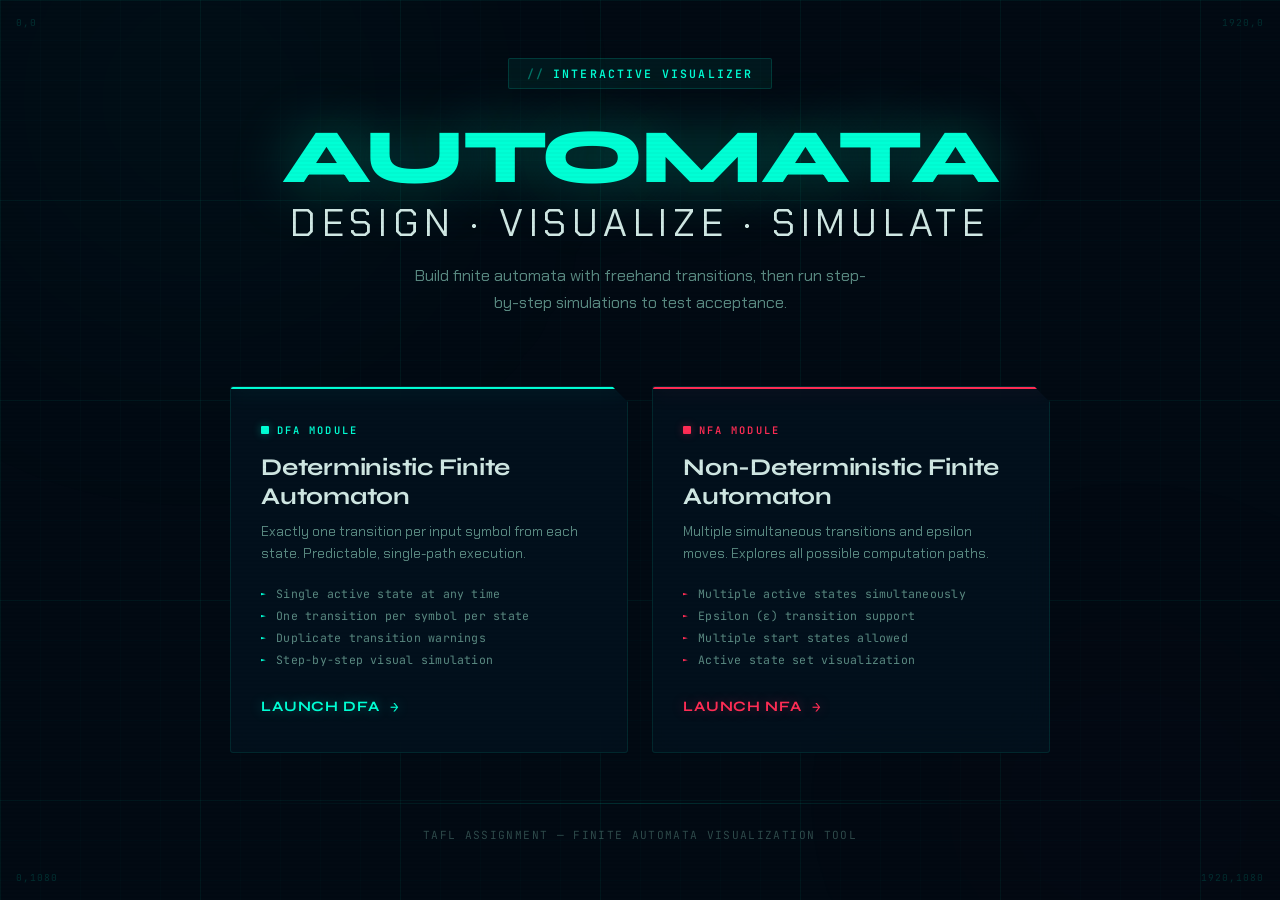
==== index.html @ b8473223 "minor changes" ====
<!DOCTYPE html>
<html lang="en">

<head>
    <meta charset="UTF-8">
    <meta name="viewport" content="width=device-width, initial-scale=1.0">
    <title>Automata Simulator — DFA & NFA</title>
    <link rel="preconnect" href="https://fonts.googleapis.com">
    <link rel="preconnect" href="https://fonts.gstatic.com" crossorigin>
    <link href="https://fonts.googleapis.com/css2?family=Syne:wght@400;600;700;800&family=Chakra+Petch:wght@300;400;500;600;700&family=JetBrains+Mono:wght@400;500;600;700&display=swap"
        rel="stylesheet">
    <style>
        :root {
            --bg-dark: #020a13;
            --primary: #00ffd5;
            --primary-glow: rgba(0, 255, 213, 0.35);
            --nfa-accent: #ff2d55;
            --nfa-glow: rgba(255, 45, 85, 0.35);
            --text-primary: #d0e8e4;
            --text-secondary: #5a8a82;
            --border-glow: rgba(0, 255, 213, 0.1);
            --surface: rgba(3, 18, 30, 0.85);
        }

        * {
            box-sizing: border-box;
            margin: 0;
            padding: 0;
        }

        body {
            background-color: var(--bg-dark);
            color: var(--text-primary);
            font-family: 'Chakra Petch', sans-serif;
            min-height: 100vh;
            overflow-x: hidden;
        }

        /* Blueprint grid — layered major + minor gridlines */
        body::before {
            content: "";
            position: fixed;
            top: 0;
            left: 0;
            width: 100%;
            height: 100%;
            background-image:
                linear-gradient(rgba(0, 255, 213, 0.04) 1px, transparent 1px),
                linear-gradient(90deg, rgba(0, 255, 213, 0.04) 1px, transparent 1px),
                linear-gradient(rgba(0, 255, 213, 0.015) 1px, transparent 1px),
                linear-gradient(90deg, rgba(0, 255, 213, 0.015) 1px, transparent 1px);
            background-size: 200px 200px, 200px 200px, 40px 40px, 40px 40px;
            z-index: 0;
            pointer-events: none;
        }

        /* Scanline overlay */
        body::after {
            content: "";
            position: fixed;
            top: 0;
            left: 0;
            width: 100%;
            height: 100%;
            background: repeating-linear-gradient(
                0deg,
                transparent,
                transparent 2px,
                rgba(0, 0, 0, 0.025) 2px,
                rgba(0, 0, 0, 0.025) 4px
            );
            z-index: 9999;
            pointer-events: none;
        }

        /* Ambient glow — subtle, structural  */
        .glow {
            position: fixed;
            border-radius: 50%;
            filter: blur(140px);
            z-index: 0;
            pointer-events: none;
            opacity: 0.5;
        }

        .glow-1 {
            width: 600px;
            height: 600px;
            background: radial-gradient(circle, rgba(0, 255, 213, 0.12) 0%, transparent 70%);
            top: -200px;
            left: -100px;
            animation: glowDrift 12s ease-in-out infinite alternate;
        }

        .glow-2 {
            width: 500px;
            height: 500px;
            background: radial-gradient(circle, rgba(255, 45, 85, 0.08) 0%, transparent 70%);
            bottom: -150px;
            right: -100px;
            animation: glowDrift 15s ease-in-out infinite alternate-reverse;
        }

        @keyframes glowDrift {
            0% { transform: translate(0, 0); }
            100% { transform: translate(40px, -30px); }
        }

        /* Layout */
        .landing {
            position: relative;
            z-index: 1;
            display: flex;
            flex-direction: column;
            align-items: center;
            justify-content: center;
            min-height: 100vh;
            padding: 40px 20px;
        }

        /* Hero */
        .hero {
            text-align: center;
            margin-bottom: 70px;
            animation: fadeInUp 0.7s cubic-bezier(0.22, 1, 0.36, 1);
        }

        .hero-badge {
            display: inline-flex;
            align-items: center;
            gap: 8px;
            padding: 7px 18px;
            background: rgba(0, 255, 213, 0.06);
            border: 1px solid rgba(0, 255, 213, 0.15);
            border-radius: 2px;
            font-family: 'JetBrains Mono', monospace;
            font-size: 0.72rem;
            font-weight: 600;
            color: var(--primary);
            letter-spacing: 0.18em;
            text-transform: uppercase;
            margin-bottom: 28px;
        }

        .hero-badge::before {
            content: "//";
            opacity: 0.4;
        }

        .hero h1 {
            font-family: 'Syne', sans-serif;
            font-size: clamp(2.8rem, 6vw, 5rem);
            font-weight: 800;
            line-height: 1.05;
            margin-bottom: 18px;
            color: var(--primary);
            text-shadow: 0 0 60px var(--primary-glow), 0 0 120px rgba(0, 255, 213, 0.1);
            letter-spacing: -0.02em;
        }

        .hero h1 span {
            display: block;
            color: var(--text-primary);
            font-size: 0.5em;
            font-weight: 400;
            letter-spacing: 0.15em;
            text-transform: uppercase;
            text-shadow: none;
            margin-top: 6px;
            font-family: 'Chakra Petch', sans-serif;
        }

        .hero p {
            font-size: 1rem;
            color: var(--text-secondary);
            max-width: 460px;
            margin: 0 auto;
            line-height: 1.7;
            font-weight: 400;
        }

        /* Cards grid */
        .cards {
            display: grid;
            grid-template-columns: repeat(2, 1fr);
            gap: 24px;
            max-width: 820px;
            width: 100%;
            animation: fadeInUp 0.7s cubic-bezier(0.22, 1, 0.36, 1) 0.15s backwards;
        }

        .card {
            position: relative;
            background: var(--surface);
            backdrop-filter: blur(24px) saturate(1.3);
            -webkit-backdrop-filter: blur(24px) saturate(1.3);
            border: 1px solid var(--border-glow);
            border-radius: 3px;
            padding: 36px 30px;
            text-decoration: none;
            color: inherit;
            transition: all 0.25s cubic-bezier(0.22, 1, 0.36, 1);
            overflow: hidden;
            cursor: pointer;
            clip-path: polygon(0 0, calc(100% - 16px) 0, 100% 16px, 100% 100%, 0 100%);
        }

        /* Top edge glow line */
        .card::before {
            content: "";
            position: absolute;
            top: 0;
            left: 0;
            width: 100%;
            height: 2px;
            transition: height 0.3s ease, box-shadow 0.3s ease;
        }

        .card-dfa::before {
            background: var(--primary);
            box-shadow: 0 0 20px var(--primary-glow);
        }

        .card-nfa::before {
            background: var(--nfa-accent);
            box-shadow: 0 0 20px var(--nfa-glow);
        }

        .card:hover {
            transform: translateY(-4px);
            border-color: rgba(0, 255, 213, 0.2);
        }

        .card:hover::before {
            height: 3px;
        }

        .card-dfa:hover {
            box-shadow: 0 16px 60px rgba(0, 255, 213, 0.08), 0 0 30px rgba(0, 255, 213, 0.04);
        }

        .card-nfa:hover {
            box-shadow: 0 16px 60px rgba(255, 45, 85, 0.08), 0 0 30px rgba(255, 45, 85, 0.04);
        }

        /* Card type indicator */
        .card-type {
            font-family: 'JetBrains Mono', monospace;
            font-size: 0.65rem;
            font-weight: 600;
            letter-spacing: 0.2em;
            text-transform: uppercase;
            margin-bottom: 16px;
            display: flex;
            align-items: center;
            gap: 8px;
        }

        .card-type::before {
            content: "";
            width: 8px;
            height: 8px;
            border-radius: 1px;
            display: inline-block;
        }

        .card-dfa .card-type {
            color: var(--primary);
        }

        .card-dfa .card-type::before {
            background: var(--primary);
            box-shadow: 0 0 8px var(--primary-glow);
        }

        .card-nfa .card-type {
            color: var(--nfa-accent);
        }

        .card-nfa .card-type::before {
            background: var(--nfa-accent);
            box-shadow: 0 0 8px var(--nfa-glow);
        }

        .card h2 {
            font-family: 'Syne', sans-serif;
            font-size: 1.5rem;
            font-weight: 700;
            margin-bottom: 10px;
            letter-spacing: -0.01em;
            text-transform: none;
            text-shadow: none;
        }

        .card-dfa h2 {
            color: var(--text-primary);
        }

        .card-nfa h2 {
            color: var(--text-primary);
        }

        .card p {
            font-size: 0.85rem;
            color: var(--text-secondary);
            line-height: 1.6;
            margin-bottom: 22px;
            font-weight: 400;
        }

        .card-features {
            list-style: none;
            display: flex;
            flex-direction: column;
            gap: 7px;
            margin-bottom: 28px;
        }

        .card-features li {
            font-family: 'JetBrains Mono', monospace;
            font-size: 0.72rem;
            color: var(--text-secondary);
            display: flex;
            align-items: center;
            gap: 10px;
            letter-spacing: 0.02em;
        }

        .card-features li::before {
            content: "►";
            font-size: 0.5rem;
            flex-shrink: 0;
        }

        .card-dfa .card-features li::before {
            color: var(--primary);
        }

        .card-nfa .card-features li::before {
            color: var(--nfa-accent);
        }

        .card-cta {
            display: inline-flex;
            align-items: center;
            gap: 10px;
            font-family: 'Syne', sans-serif;
            font-weight: 700;
            font-size: 0.9rem;
            letter-spacing: 0.06em;
            text-transform: uppercase;
            transition: gap 0.2s ease;
        }

        .card-dfa .card-cta {
            color: var(--primary);
            text-shadow: 0 0 12px var(--primary-glow);
        }

        .card-nfa .card-cta {
            color: var(--nfa-accent);
            text-shadow: 0 0 12px var(--nfa-glow);
        }

        .card:hover .card-cta {
            gap: 16px;
        }

        .card-cta .arrow {
            font-family: 'JetBrains Mono', monospace;
            transition: transform 0.2s ease;
        }

        .card:hover .card-cta .arrow {
            transform: translateX(4px);
        }

        /* Decorative separator */
        .divider {
            width: 100%;
            max-width: 820px;
            height: 1px;
            background: linear-gradient(90deg, transparent, rgba(0, 255, 213, 0.15), transparent);
            margin: 50px 0 24px;
            animation: fadeInUp 0.7s cubic-bezier(0.22, 1, 0.36, 1) 0.3s backwards;
        }

        /* Footer */
        .footer {
            text-align: center;
            animation: fadeInUp 0.7s cubic-bezier(0.22, 1, 0.36, 1) 0.35s backwards;
        }

        .footer p {
            font-family: 'JetBrains Mono', monospace;
            font-size: 0.7rem;
            color: var(--text-secondary);
            opacity: 0.5;
            letter-spacing: 0.12em;
            text-transform: uppercase;
        }

        /* Coordinate markers — decorative corner marks */
        .coord-mark {
            position: fixed;
            font-family: 'JetBrains Mono', monospace;
            font-size: 0.6rem;
            color: rgba(0, 255, 213, 0.15);
            letter-spacing: 0.1em;
            z-index: 1;
            pointer-events: none;
        }

        .coord-tl { top: 16px; left: 16px; }
        .coord-tr { top: 16px; right: 16px; }
        .coord-bl { bottom: 16px; left: 16px; }
        .coord-br { bottom: 16px; right: 16px; }

        @keyframes fadeInUp {
            from {
                opacity: 0;
                transform: translateY(20px);
            }
            to {
                opacity: 1;
                transform: translateY(0);
            }
        }

        /* Responsive */
        @media (max-width: 640px) {
            .cards {
                grid-template-columns: 1fr;
            }

            .card {
                padding: 28px 22px;
            }

            .hero h1 {
                font-size: 2.4rem;
            }
        }

        /* Selection */
        ::selection {
            background: rgba(0, 255, 213, 0.25);
            color: #fff;
        }
    </style>
</head>

<body>
    <!-- Ambient glow -->
    <div class="glow glow-1"></div>
    <div class="glow glow-2"></div>

    <!-- Decorative coordinate marks -->
    <div class="coord-mark coord-tl">0,0</div>
    <div class="coord-mark coord-tr">1920,0</div>
    <div class="coord-mark coord-bl">0,1080</div>
    <div class="coord-mark coord-br">1920,1080</div>

    <div class="landing">
        <!-- Hero Section -->
        <header class="hero">
            <div class="hero-badge">Interactive Visualizer</div>
            <h1>AUTOMATA<span>Design &middot; Visualize &middot; Simulate</span></h1>
            <p>Build finite automata with freehand transitions, then run step-by-step simulations to test acceptance.</p>
        </header>

        <!-- Simulator Cards -->
        <div class="cards">
            <a href="dfa.html" class="card card-dfa">
                <div class="card-type">DFA Module</div>
                <h2>Deterministic Finite Automaton</h2>
                <p>Exactly one transition per input symbol from each state. Predictable, single-path execution.</p>
                <ul class="card-features">
                    <li>Single active state at any time</li>
                    <li>One transition per symbol per state</li>
                    <li>Duplicate transition warnings</li>
                    <li>Step-by-step visual simulation</li>
                </ul>
                <div class="card-cta">
                    Launch DFA <span class="arrow">→</span>
                </div>
            </a>

            <a href="nfa.html" class="card card-nfa">
                <div class="card-type">NFA Module</div>
                <h2>Non-Deterministic Finite Automaton</h2>
                <p>Multiple simultaneous transitions and epsilon moves. Explores all possible computation paths.</p>
                <ul class="card-features">
                    <li>Multiple active states simultaneously</li>
                    <li>Epsilon (ε) transition support</li>
                    <li>Multiple start states allowed</li>
                    <li>Active state set visualization</li>
                </ul>
                <div class="card-cta">
                    Launch NFA <span class="arrow">→</span>
                </div>
            </a>
        </div>

        <!-- Divider + Footer -->
        <div class="divider"></div>
        <footer class="footer">
            <p>TAFL Assignment &mdash; Finite Automata Visualization Tool</p>
        </footer>
    </div>
</body>

</html>
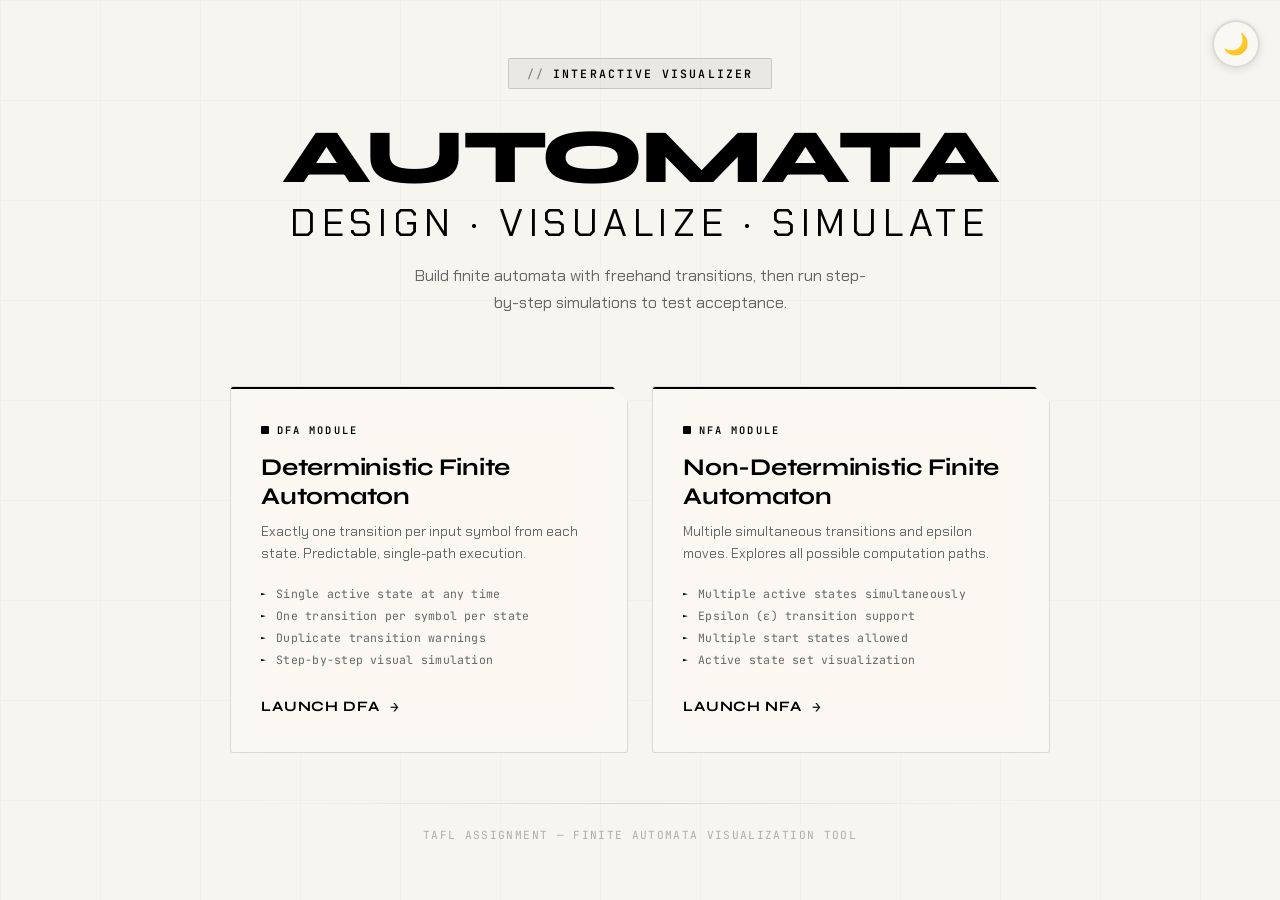
==== commit b4df30ff: "Add index.html for Automata Simulator This commit adds a new HTML file for an Automata Simulator, in" ====
--- a/index.html
+++ b/index.html
@@ -11,15 +11,29 @@
         rel="stylesheet">
     <style>
         :root {
-            --bg-dark: #020a13;
-            --primary: #00ffd5;
-            --primary-glow: rgba(0, 255, 213, 0.35);
-            --nfa-accent: #ff2d55;
-            --nfa-glow: rgba(255, 45, 85, 0.35);
-            --text-primary: #d0e8e4;
-            --text-secondary: #5a8a82;
-            --border-glow: rgba(0, 255, 213, 0.1);
-            --surface: rgba(3, 18, 30, 0.85);
+            /* Light theme (default) */
+            --bg-dark: #f7f5ef;
+            --primary: #000000;
+            --primary-glow: rgba(0, 0, 0, 0.15);
+            --nfa-accent: #000000;
+            --nfa-glow: rgba(0, 0, 0, 0.15);
+            --text-primary: #000000;
+            --text-secondary: #666666;
+            --border-glow: rgba(0, 0, 0, 0.12);
+            --surface: rgba(250, 248, 242, 0.95);
+        }
+
+        /* Dark theme */
+        html[data-theme="dark"] {
+            --bg-dark: #000000;
+            --primary: #ffffff;
+            --primary-glow: rgba(255, 255, 255, 0.25);
+            --nfa-accent: #ffffff;
+            --nfa-glow: rgba(255, 255, 255, 0.2);
+            --text-primary: #ffffff;
+            --text-secondary: #b5b5b5;
+            --border-glow: rgba(255, 255, 255, 0.2);
+            --surface: rgba(10, 10, 10, 0.9);
         }
 
         * {
@@ -36,7 +50,7 @@
             overflow-x: hidden;
         }
 
-        /* Blueprint grid — layered major + minor gridlines */
+        /* Blueprint grid — layered major + minor gridlines (light theme) */
         body::before {
             content: "";
             position: fixed;
@@ -45,13 +59,18 @@
             width: 100%;
             height: 100%;
             background-image:
-                linear-gradient(rgba(0, 255, 213, 0.04) 1px, transparent 1px),
-                linear-gradient(90deg, rgba(0, 255, 213, 0.04) 1px, transparent 1px),
-                linear-gradient(rgba(0, 255, 213, 0.015) 1px, transparent 1px),
-                linear-gradient(90deg, rgba(0, 255, 213, 0.015) 1px, transparent 1px);
-            background-size: 200px 200px, 200px 200px, 40px 40px, 40px 40px;
+                linear-gradient(rgba(0, 0, 0, 0.02) 1px, transparent 1px),
+                linear-gradient(90deg, rgba(0, 0, 0, 0.02) 1px, transparent 1px);
+            background-size: 100px 100px;
             z-index: 0;
             pointer-events: none;
+        }
+
+        [data-theme="dark"]::before {
+            background-image:
+                linear-gradient(rgba(255, 255, 255, 0.06) 1px, transparent 1px),
+                linear-gradient(90deg, rgba(255, 255, 255, 0.06) 1px, transparent 1px);
+            background-size: 140px 140px;
         }
 
         /* Scanline overlay */
@@ -62,6 +81,12 @@
             left: 0;
             width: 100%;
             height: 100%;
+            background: transparent;
+            z-index: 9999;
+            pointer-events: none;
+        }
+
+        [data-theme="dark"]::after {
             background: repeating-linear-gradient(
                 0deg,
                 transparent,
@@ -69,8 +94,6 @@
                 rgba(0, 0, 0, 0.025) 2px,
                 rgba(0, 0, 0, 0.025) 4px
             );
-            z-index: 9999;
-            pointer-events: none;
         }
 
         /* Ambient glow — subtle, structural  */
@@ -80,13 +103,17 @@
             filter: blur(140px);
             z-index: 0;
             pointer-events: none;
-            opacity: 0.5;
+            opacity: 0;
+        }
+
+        [data-theme="dark"] .glow {
+            opacity: 0.18;
         }
 
         .glow-1 {
             width: 600px;
             height: 600px;
-            background: radial-gradient(circle, rgba(0, 255, 213, 0.12) 0%, transparent 70%);
+            background: radial-gradient(circle, rgba(255, 255, 255, 0.12) 0%, transparent 70%);
             top: -200px;
             left: -100px;
             animation: glowDrift 12s ease-in-out infinite alternate;
@@ -95,7 +122,7 @@
         .glow-2 {
             width: 500px;
             height: 500px;
-            background: radial-gradient(circle, rgba(255, 45, 85, 0.08) 0%, transparent 70%);
+            background: radial-gradient(circle, rgba(255, 255, 255, 0.08) 0%, transparent 70%);
             bottom: -150px;
             right: -100px;
             animation: glowDrift 15s ease-in-out infinite alternate-reverse;
@@ -118,6 +145,35 @@
             padding: 40px 20px;
         }
 
+        /* Theme Toggle */
+        .theme-toggle {
+            position: fixed;
+            top: 20px;
+            right: 20px;
+            z-index: 1000;
+            width: 48px;
+            height: 48px;
+            border-radius: 50%;
+            border: 2px solid var(--border-glow);
+            background: var(--surface);
+            color: var(--text-primary);
+            cursor: pointer;
+            font-size: 1.3rem;
+            display: flex;
+            align-items: center;
+            justify-content: center;
+            transition: all 0.3s ease;
+            box-shadow: 0 2px 8px rgba(0, 0, 0, 0.1);
+        }
+
+        .theme-toggle:hover {
+            border-color: var(--primary);
+        }
+
+        .theme-toggle:active {
+            transform: scale(0.95);
+        }
+
         /* Hero */
         .hero {
             text-align: center;
@@ -130,8 +186,8 @@
             align-items: center;
             gap: 8px;
             padding: 7px 18px;
-            background: rgba(0, 255, 213, 0.06);
-            border: 1px solid rgba(0, 255, 213, 0.15);
+            background: rgba(0, 0, 0, 0.05);
+            border: 1px solid rgba(0, 0, 0, 0.15);
             border-radius: 2px;
             font-family: 'JetBrains Mono', monospace;
             font-size: 0.72rem;
@@ -142,6 +198,11 @@
             margin-bottom: 28px;
         }
 
+        [data-theme="dark"] .hero-badge {
+            background: rgba(0, 255, 213, 0.06);
+            border: 1px solid rgba(0, 255, 213, 0.15);
+        }
+
         .hero-badge::before {
             content: "//";
             opacity: 0.4;
@@ -154,8 +215,12 @@
             line-height: 1.05;
             margin-bottom: 18px;
             color: var(--primary);
+            text-shadow: none;
+            letter-spacing: -0.02em;
+        }
+
+        [data-theme="dark"] .hero h1 {
             text-shadow: 0 0 60px var(--primary-glow), 0 0 120px rgba(0, 255, 213, 0.1);
-            letter-spacing: -0.02em;
         }
 
         .hero h1 span {
@@ -214,33 +279,47 @@
             width: 100%;
             height: 2px;
             transition: height 0.3s ease, box-shadow 0.3s ease;
-        }
-
-        .card-dfa::before {
             background: var(--primary);
-            box-shadow: 0 0 20px var(--primary-glow);
         }
 
         .card-nfa::before {
             background: var(--nfa-accent);
+        }
+
+        [data-theme="dark"] .card-dfa::before {
+            box-shadow: 0 0 20px var(--primary-glow);
+        }
+
+        [data-theme="dark"] .card-nfa::before {
             box-shadow: 0 0 20px var(--nfa-glow);
         }
 
         .card:hover {
             transform: translateY(-4px);
-            border-color: rgba(0, 255, 213, 0.2);
         }
 
         .card:hover::before {
             height: 3px;
         }
 
+        [data-theme="dark"] .card-dfa:hover {
+            border-color: rgba(0, 255, 213, 0.2);
+            box-shadow: 0 16px 60px rgba(0, 255, 213, 0.08), 0 0 30px rgba(0, 255, 213, 0.04);
+        }
+
+        [data-theme="dark"] .card-nfa:hover {
+            border-color: rgba(255, 45, 85, 0.2);
+            box-shadow: 0 16px 60px rgba(255, 45, 85, 0.08), 0 0 30px rgba(255, 45, 85, 0.04);
+        }
+
         .card-dfa:hover {
-            box-shadow: 0 16px 60px rgba(0, 255, 213, 0.08), 0 0 30px rgba(0, 255, 213, 0.04);
+            border-color: rgba(0, 0, 0, 0.2);
+            box-shadow: 0 8px 24px rgba(0, 0, 0, 0.08);
         }
 
         .card-nfa:hover {
-            box-shadow: 0 16px 60px rgba(255, 45, 85, 0.08), 0 0 30px rgba(255, 45, 85, 0.04);
+            border-color: rgba(0, 0, 0, 0.2);
+            box-shadow: 0 8px 24px rgba(0, 0, 0, 0.08);
         }
 
         /* Card type indicator */
@@ -262,14 +341,18 @@
             height: 8px;
             border-radius: 1px;
             display: inline-block;
+            background: var(--primary);
+        }
+
+        .card-nfa .card-type::before {
+            background: var(--nfa-accent);
         }
 
         .card-dfa .card-type {
             color: var(--primary);
         }
 
-        .card-dfa .card-type::before {
-            background: var(--primary);
+        [data-theme="dark"] .card-dfa .card-type::before {
             box-shadow: 0 0 8px var(--primary-glow);
         }
 
@@ -277,8 +360,7 @@
             color: var(--nfa-accent);
         }
 
-        .card-nfa .card-type::before {
-            background: var(--nfa-accent);
+        [data-theme="dark"] .card-nfa .card-type::before {
             box-shadow: 0 0 8px var(--nfa-glow);
         }
 
@@ -330,9 +412,6 @@
             content: "►";
             font-size: 0.5rem;
             flex-shrink: 0;
-        }
-
-        .card-dfa .card-features li::before {
             color: var(--primary);
         }
 
@@ -350,15 +429,18 @@
             letter-spacing: 0.06em;
             text-transform: uppercase;
             transition: gap 0.2s ease;
-        }
-
-        .card-dfa .card-cta {
             color: var(--primary);
+        }
+
+        [data-theme="dark"] .card-cta {
             text-shadow: 0 0 12px var(--primary-glow);
         }
 
         .card-nfa .card-cta {
             color: var(--nfa-accent);
+        }
+
+        [data-theme="dark"] .card-nfa .card-cta {
             text-shadow: 0 0 12px var(--nfa-glow);
         }
 
@@ -380,7 +462,7 @@
             width: 100%;
             max-width: 820px;
             height: 1px;
-            background: linear-gradient(90deg, transparent, rgba(0, 255, 213, 0.15), transparent);
+            background: linear-gradient(90deg, transparent, var(--border-glow), transparent);
             margin: 50px 0 24px;
             animation: fadeInUp 0.7s cubic-bezier(0.22, 1, 0.36, 1) 0.3s backwards;
         }
@@ -405,10 +487,15 @@
             position: fixed;
             font-family: 'JetBrains Mono', monospace;
             font-size: 0.6rem;
-            color: rgba(0, 255, 213, 0.15);
+            color: var(--border-glow);
             letter-spacing: 0.1em;
             z-index: 1;
             pointer-events: none;
+            opacity: 0;
+        }
+
+        [data-theme="dark"] .coord-mark {
+            opacity: 1;
         }
 
         .coord-tl { top: 16px; left: 16px; }
@@ -444,6 +531,11 @@
 
         /* Selection */
         ::selection {
+            background: rgba(0, 0, 0, 0.2);
+            color: var(--text-primary);
+        }
+
+        [data-theme="dark"] ::selection {
             background: rgba(0, 255, 213, 0.25);
             color: #fff;
         }
@@ -451,6 +543,11 @@
 </head>
 
 <body>
+    <!-- Theme Toggle Button -->
+    <button id="theme-toggle" class="theme-toggle" title="Toggle dark/light theme" aria-label="Toggle theme">
+        🌙
+    </button>
+
     <!-- Ambient glow -->
     <div class="glow glow-1"></div>
     <div class="glow glow-2"></div>
@@ -508,6 +605,7 @@
             <p>TAFL Assignment &mdash; Finite Automata Visualization Tool</p>
         </footer>
     </div>
+    <script src="../scripts/theme-switcher.js"></script>
 </body>
 
-</html>+</html>
